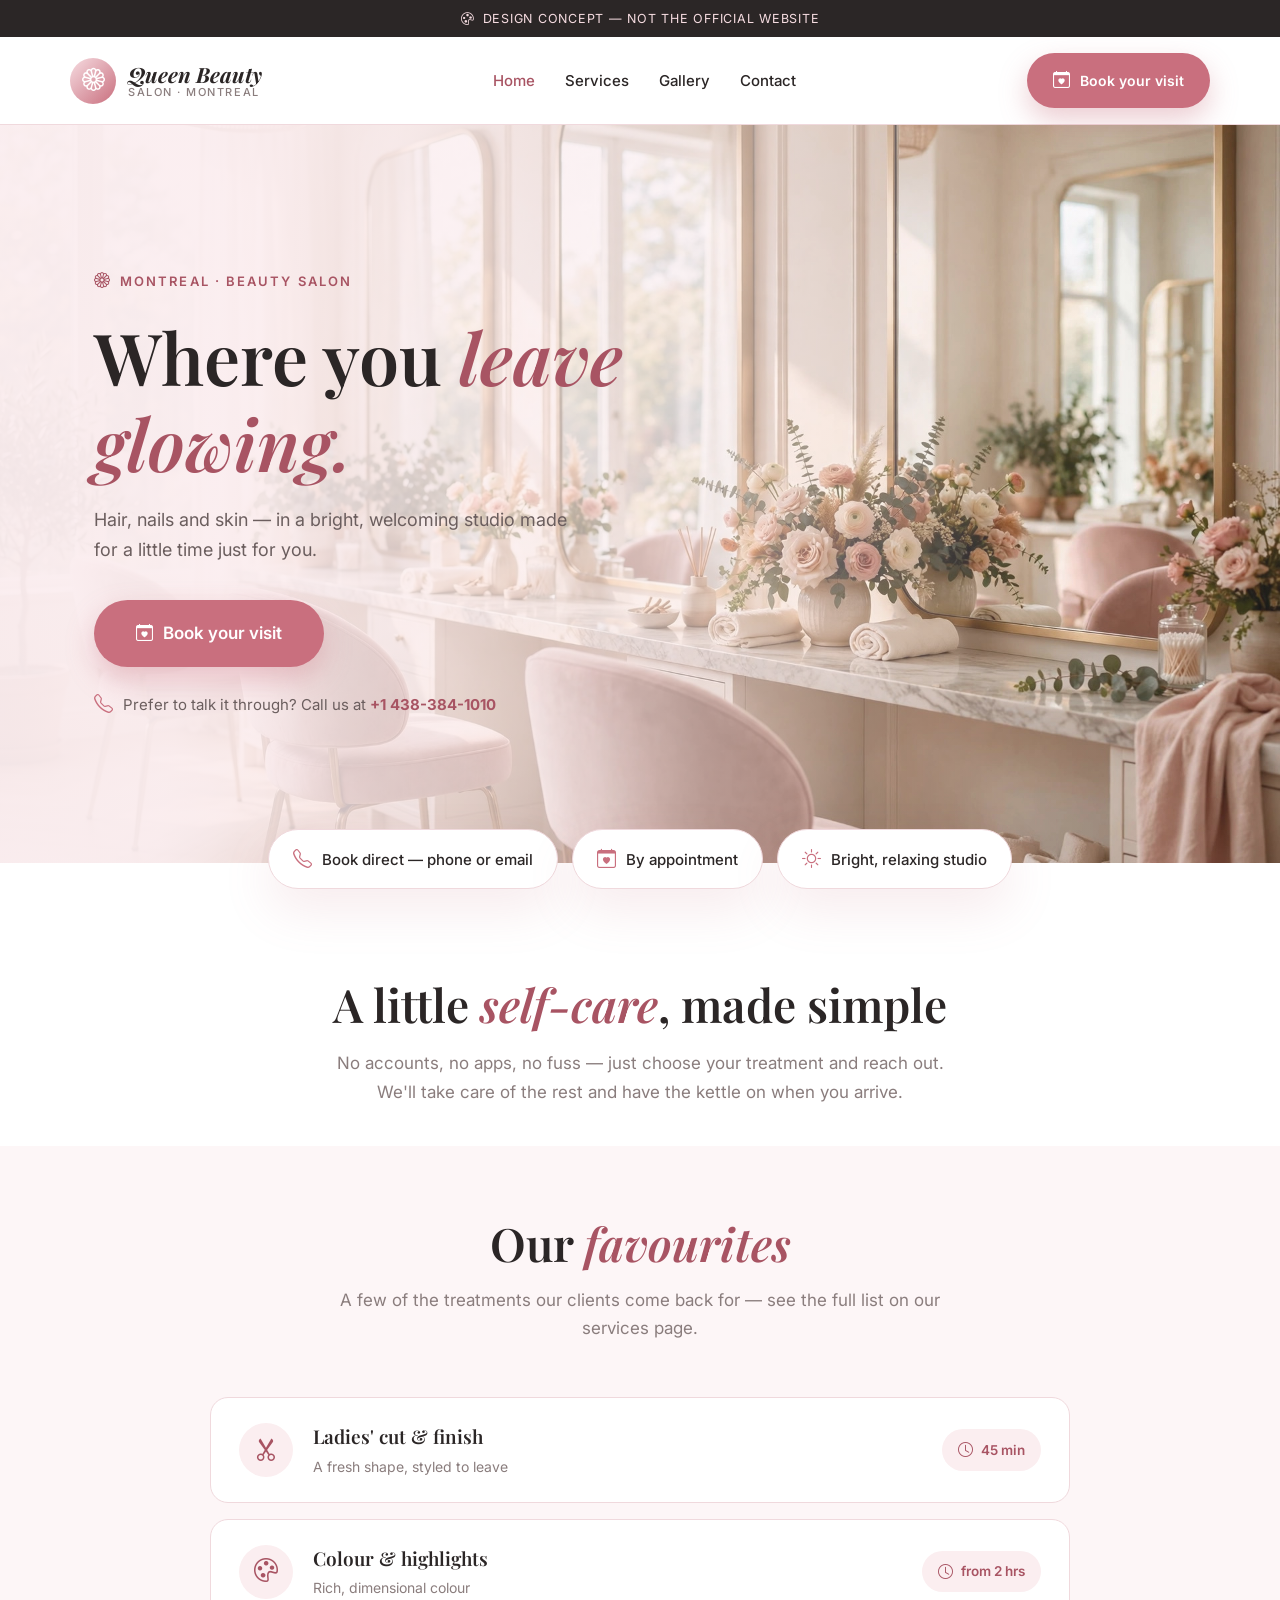
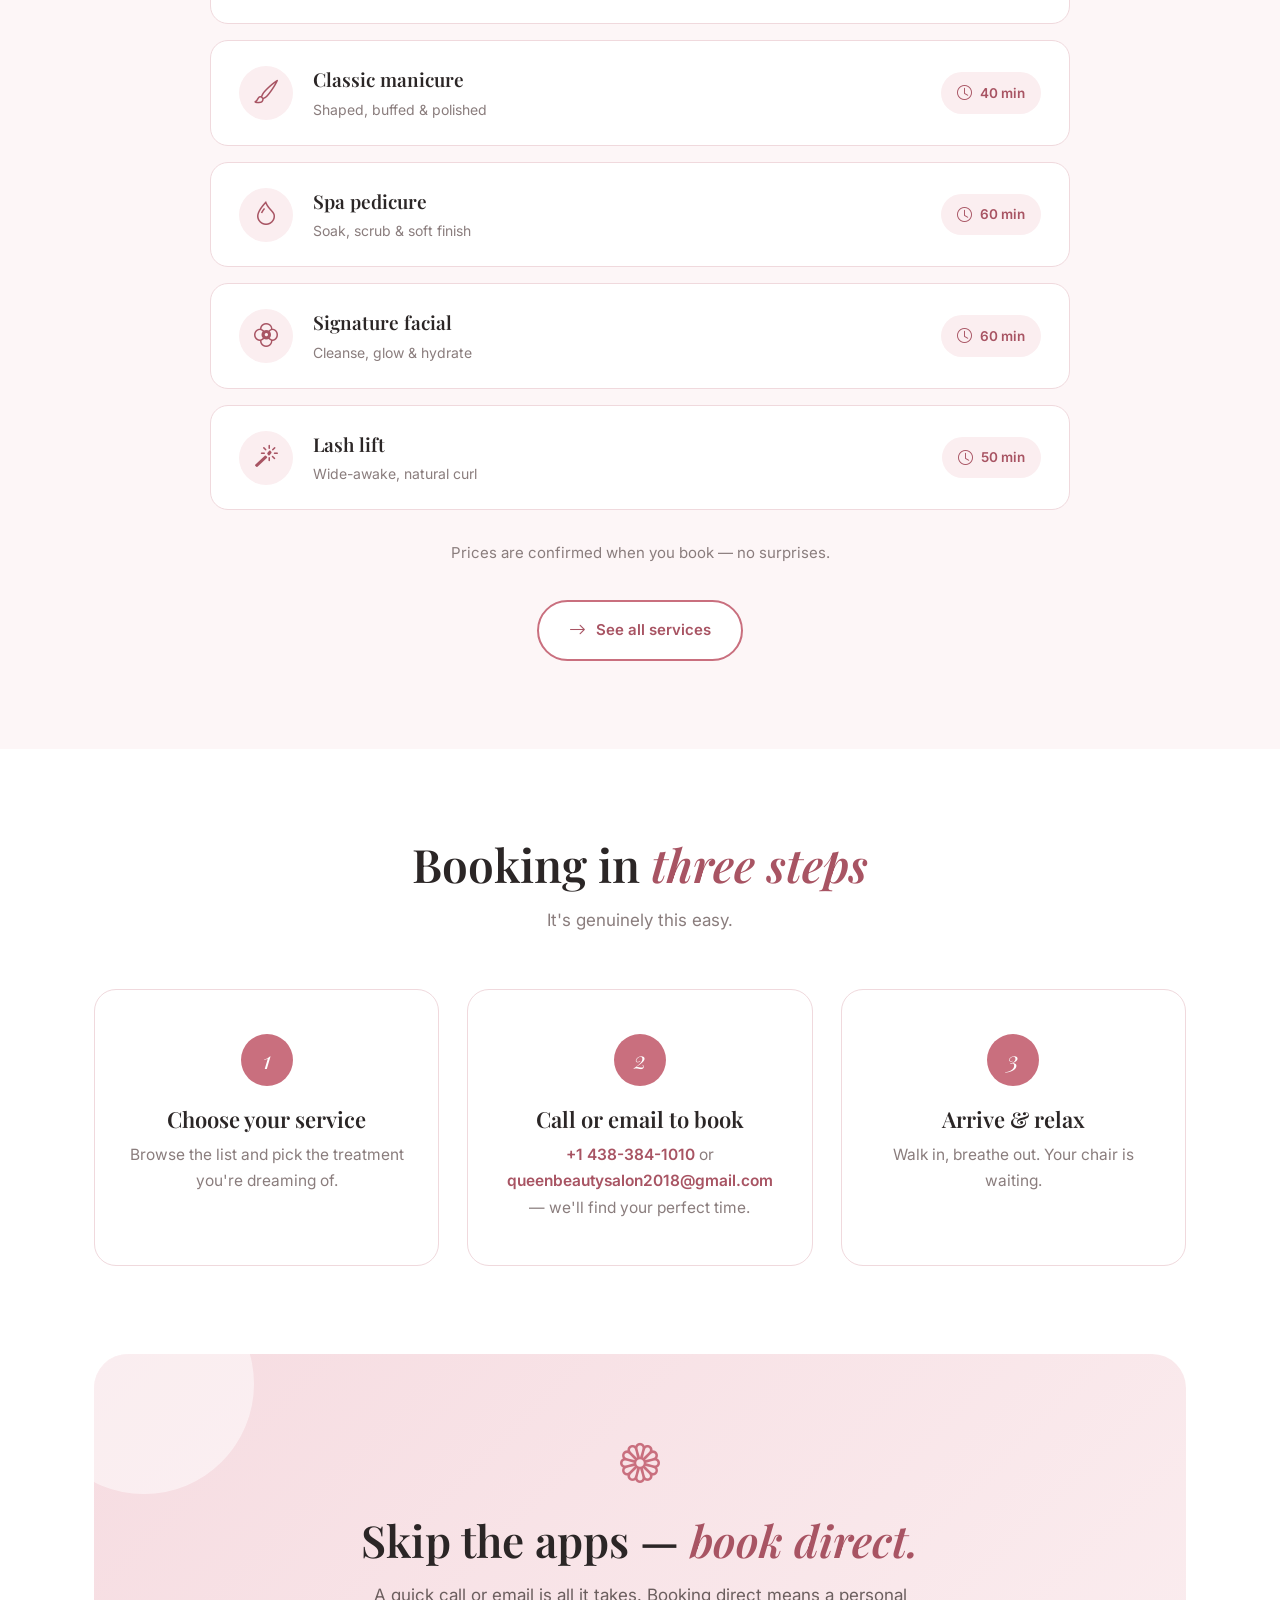
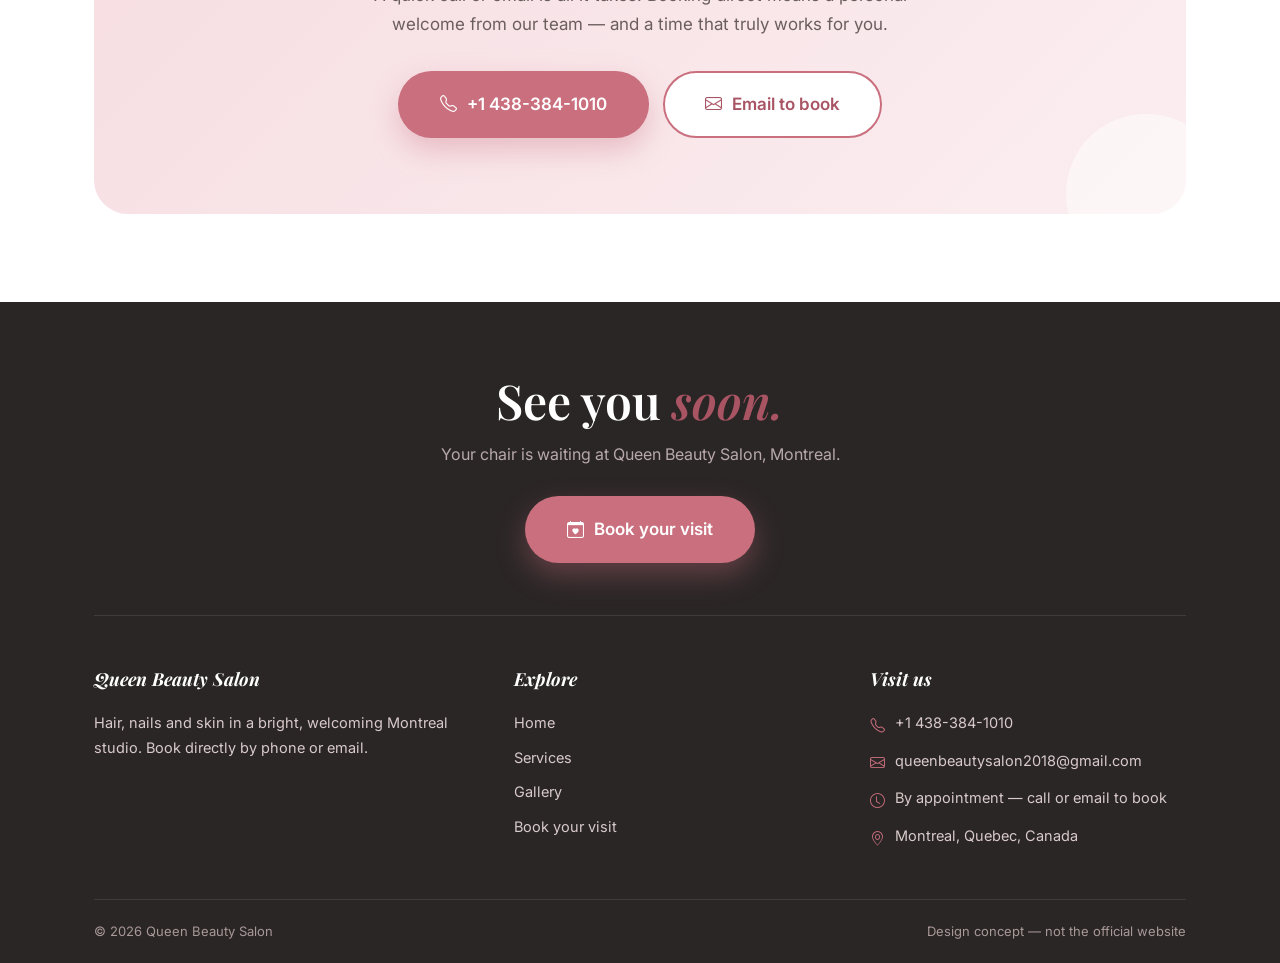
==== index.html @ 5e425636 "Demo website concept for Queen Beauty Salon (Montreal, Canada)" ====
<!DOCTYPE html>
<html lang="en">
<head>
<meta charset="UTF-8">
<meta name="viewport" content="width=device-width, initial-scale=1.0">
<title>Queen Beauty Salon — Hair, Nails &amp; Skin in Montreal</title>
<meta name="description" content="Queen Beauty Salon in Montreal — hair, nails and facials in a bright, welcoming studio. Book your visit directly by phone or email.">
<link href="https://cdn.jsdelivr.net/npm/bootstrap-icons@1.11.3/font/bootstrap-icons.min.css" rel="stylesheet">
<link rel="preconnect" href="https://fonts.googleapis.com">
<link rel="preconnect" href="https://fonts.gstatic.com" crossorigin>
<link href="https://fonts.googleapis.com/css2?family=Playfair+Display:ital,wght@0,500;0,600;0,700;1,500;1,600;1,700&family=Inter:wght@400;500;600;700&display=swap" rel="stylesheet">
<link rel="stylesheet" href="styles.css">
</head>
<body>

<div class="ribbon"><i class="bi bi-palette"></i>Design concept — not the official website</div>

<header class="site-header">
  <div class="wrap nav">
    <a class="brand" href="index.html">
      <span class="brand-mark"><i class="bi bi-flower1"></i></span>
      <span class="brand-name">Queen Beauty<small>Salon · Montreal</small></span>
    </a>
    <input type="checkbox" id="nav-toggle" class="nav-toggle">
    <label for="nav-toggle" class="hamburger" aria-label="Menu"><i class="bi bi-list"></i></label>
    <ul class="nav-links">
      <li><a href="index.html" class="active">Home</a></li>
      <li><a href="services.html">Services</a></li>
      <li><a href="gallery.html">Gallery</a></li>
      <li><a href="contact.html">Contact</a></li>
    </ul>
    <div class="nav-cta">
      <a class="btn btn-rose" style="padding:11px 24px;font-size:14px" href="contact.html"><i class="bi bi-calendar-heart"></i>Book your visit</a>
    </div>
  </div>
</header>

<section class="hero">
  <div class="hero-inner">
    <div class="hero-copy">
      <span class="eyebrow"><i class="bi bi-flower1"></i>Montreal · Beauty salon</span>
      <h1>Where you <em>leave glowing.</em></h1>
      <p class="lead">Hair, nails and skin — in a bright, welcoming studio made for a little time just for you.</p>
      <a class="btn btn-rose btn-lg" href="contact.html"><i class="bi bi-calendar-heart"></i>Book your visit</a>
      <div class="hero-note">
        <i class="bi bi-telephone"></i>
        <span>Prefer to talk it through? Call us at <strong><a href="tel:+14383841010">+1 438-384-1010</a></strong></span>
      </div>
    </div>
  </div>
</section>

<div class="wrap">
  <div class="chips-row">
    <span class="chip"><i class="bi bi-telephone"></i>Book direct — phone or email</span>
    <span class="chip"><i class="bi bi-calendar-heart"></i>By appointment</span>
    <span class="chip"><i class="bi bi-sun"></i>Bright, relaxing studio</span>
  </div>
</div>

<section class="intro">
  <div class="wrap">
    <h2>A little <em>self-care</em>, made simple</h2>
    <p>No accounts, no apps, no fuss — just choose your treatment and reach out. We'll take care of the rest and have the kettle on when you arrive.</p>
  </div>
</section>

<section class="services" style="padding-top:70px">
  <div class="wrap">
    <div class="section-head">
      <h2>Our <em>favourites</em></h2>
      <p>A few of the treatments our clients come back for — see the full list on our services page.</p>
    </div>
    <div class="service-list">
      <div class="service-row">
        <span class="si"><i class="bi bi-scissors"></i></span>
        <div class="st"><strong>Ladies' cut &amp; finish</strong><span>A fresh shape, styled to leave</span></div>
        <span class="dur"><i class="bi bi-clock"></i>45 min</span>
      </div>
      <div class="service-row">
        <span class="si"><i class="bi bi-palette"></i></span>
        <div class="st"><strong>Colour &amp; highlights</strong><span>Rich, dimensional colour</span></div>
        <span class="dur"><i class="bi bi-clock"></i>from 2 hrs</span>
      </div>
      <div class="service-row">
        <span class="si"><i class="bi bi-brush"></i></span>
        <div class="st"><strong>Classic manicure</strong><span>Shaped, buffed &amp; polished</span></div>
        <span class="dur"><i class="bi bi-clock"></i>40 min</span>
      </div>
      <div class="service-row">
        <span class="si"><i class="bi bi-droplet"></i></span>
        <div class="st"><strong>Spa pedicure</strong><span>Soak, scrub &amp; soft finish</span></div>
        <span class="dur"><i class="bi bi-clock"></i>60 min</span>
      </div>
      <div class="service-row">
        <span class="si"><i class="bi bi-flower2"></i></span>
        <div class="st"><strong>Signature facial</strong><span>Cleanse, glow &amp; hydrate</span></div>
        <span class="dur"><i class="bi bi-clock"></i>60 min</span>
      </div>
      <div class="service-row">
        <span class="si"><i class="bi bi-magic"></i></span>
        <div class="st"><strong>Lash lift</strong><span>Wide-awake, natural curl</span></div>
        <span class="dur"><i class="bi bi-clock"></i>50 min</span>
      </div>
    </div>
    <p class="services-note">Prices are confirmed when you book — no surprises.</p>
    <div class="services-more">
      <a class="btn btn-outline" href="services.html"><i class="bi bi-arrow-right"></i>See all services</a>
    </div>
  </div>
</section>

<section>
  <div class="wrap">
    <div class="section-head">
      <h2>Booking in <em>three steps</em></h2>
      <p>It's genuinely this easy.</p>
    </div>
    <div class="steps-grid">
      <div class="step">
        <div class="step-num">1</div>
        <h3>Choose your service</h3>
        <p>Browse the list and pick the treatment you're dreaming of.</p>
      </div>
      <div class="step">
        <div class="step-num">2</div>
        <h3>Call or email to book</h3>
        <p><a href="tel:+14383841010">+1 438-384-1010</a> or <a href="mailto:queenbeautysalon2018@gmail.com">queenbeautysalon2018@gmail.com</a> — we'll find your perfect time.</p>
      </div>
      <div class="step">
        <div class="step-num">3</div>
        <h3>Arrive &amp; relax</h3>
        <p>Walk in, breathe out. Your chair is waiting.</p>
      </div>
    </div>
  </div>
</section>

<section style="padding-top:0">
  <div class="wrap">
    <div class="direct">
      <div class="flower"><i class="bi bi-flower1"></i></div>
      <h2>Skip the apps — <em>book direct.</em></h2>
      <p>A quick call or email is all it takes. Booking direct means a personal welcome from our team — and a time that truly works for you.</p>
      <div class="row">
        <a class="btn btn-rose btn-lg" href="tel:+14383841010"><i class="bi bi-telephone"></i>+1 438-384-1010</a>
        <a class="btn btn-outline btn-lg" href="mailto:queenbeautysalon2018@gmail.com"><i class="bi bi-envelope"></i>Email to book</a>
      </div>
    </div>
  </div>
</section>

<footer>
  <div class="wrap">
    <div class="footer-big">
      <h2>See you <em>soon.</em></h2>
      <p>Your chair is waiting at Queen Beauty Salon, Montreal.</p>
      <a class="btn btn-rose btn-lg" href="contact.html"><i class="bi bi-calendar-heart"></i>Book your visit</a>
    </div>
    <div class="footer-grid">
      <div>
        <h4>Queen Beauty Salon</h4>
        <p style="font-size:14.5px">Hair, nails and skin in a bright, welcoming Montreal studio. Book directly by phone or email.</p>
      </div>
      <div>
        <h4>Explore</h4>
        <ul>
          <li><a href="index.html">Home</a></li>
          <li><a href="services.html">Services</a></li>
          <li><a href="gallery.html">Gallery</a></li>
          <li><a href="contact.html">Book your visit</a></li>
        </ul>
      </div>
      <div>
        <h4>Visit us</h4>
        <ul>
          <li><i class="bi bi-telephone"></i><span>+1 438-384-1010</span></li>
          <li><i class="bi bi-envelope"></i><span>queenbeautysalon2018@gmail.com</span></li>
          <li><i class="bi bi-clock"></i><span>By appointment — call or email to book</span></li>
          <li><i class="bi bi-geo-alt"></i><span>Montreal, Quebec, Canada</span></li>
        </ul>
      </div>
    </div>
    <div class="footer-bottom">
      <span>© 2026 Queen Beauty Salon</span>
      <span>Design concept — not the official website</span>
    </div>
  </div>
</footer>

</body>
</html>
---- styles.css ----
/* Queen Beauty Salon — design concept */
:root{
  --blush:#fbeef0;
  --blush-deep:#f6dce1;
  --rose:#c96f7e;
  --rose-dark:#a85463;
  --rose-soft:#fdf6f7;
  --char:#2b2626;
  --muted:#8a7d7d;
  --white:#ffffff;
  --line:#f0d9dd;
  --radius:22px;
  --shadow:0 20px 50px rgba(201,111,126,.14);
}
*{margin:0;padding:0;box-sizing:border-box}
html{scroll-behavior:smooth}
body{font-family:'Inter',system-ui,-apple-system,sans-serif;color:var(--char);background:var(--white);line-height:1.7;font-size:16px}
h1,h2,h3{font-family:'Playfair Display',Georgia,serif;line-height:1.2;font-weight:600}
h1 em,h2 em{font-style:italic;color:var(--rose-dark)}
img{max-width:100%;display:block}
a{color:var(--rose-dark);text-decoration:none}
.wrap{max-width:1140px;margin:0 auto;padding:0 24px}
section{padding:88px 0}
.serif-italic{font-family:'Playfair Display',Georgia,serif;font-style:italic}

/* concept ribbon */
.ribbon{background:var(--char);color:#f6dce1;text-align:center;font-size:12.5px;letter-spacing:.06em;padding:8px 16px;text-transform:uppercase}
.ribbon i{margin-right:8px}

/* header */
.site-header{background:rgba(255,255,255,.96);backdrop-filter:blur(8px);border-bottom:1px solid var(--line);position:sticky;top:0;z-index:50}
.nav{display:flex;align-items:center;justify-content:space-between;gap:16px;padding:16px 0}
.brand{display:flex;align-items:center;gap:12px;color:var(--char)}
.brand-mark{width:46px;height:46px;border-radius:50%;background:linear-gradient(135deg,var(--blush-deep),var(--rose));display:flex;align-items:center;justify-content:center;color:#fff;font-size:23px}
.brand-name{font-family:'Playfair Display',serif;font-style:italic;font-weight:700;font-size:21px;line-height:1.1}
.brand-name small{display:block;font-family:'Inter';font-style:normal;font-weight:500;font-size:11px;color:var(--muted);letter-spacing:.14em;text-transform:uppercase}
.nav-links{display:flex;align-items:center;gap:30px;list-style:none}
.nav-links a{color:var(--char);font-weight:500;font-size:15px;position:relative}
.nav-links a:hover,.nav-links a.active{color:var(--rose-dark)}
.btn{display:inline-flex;align-items:center;gap:10px;font-weight:600;font-size:15px;padding:14px 30px;border-radius:999px;border:2px solid transparent;cursor:pointer;transition:.2s}
.btn i{font-size:17px}
.btn-rose{background:var(--rose);color:#fff;box-shadow:0 12px 28px rgba(201,111,126,.35)}
.btn-rose:hover{background:var(--rose-dark)}
.btn-outline{border-color:var(--rose);color:var(--rose-dark);background:#fff}
.btn-outline:hover{background:var(--blush)}
.btn-char{background:var(--char);color:#fff}
.btn-char:hover{background:#000}
.btn-lg{padding:17px 40px;font-size:17px}
.nav-toggle{display:none}
.hamburger{display:none;font-size:28px;color:var(--rose-dark);cursor:pointer}

/* hero — full-bleed airy */
.hero{position:relative;min-height:82vh;display:flex;align-items:center;background:url('images/salon-hero.jpg') center/cover no-repeat;padding:110px 0}
.hero::before{content:"";position:absolute;inset:0;background:linear-gradient(100deg,rgba(251,238,240,.96) 20%,rgba(251,238,240,.55) 55%,rgba(251,238,240,.1) 80%)}
.hero-inner{position:relative;max-width:1140px;margin:0 auto;padding:0 24px;width:100%}
.hero-copy{max-width:560px}
.eyebrow{display:inline-flex;align-items:center;gap:8px;font-size:13px;letter-spacing:.16em;text-transform:uppercase;color:var(--rose-dark);font-weight:600;margin-bottom:18px}
.eyebrow i{font-size:16px}
.hero h1{font-size:clamp(44px,5.6vw,72px);margin-bottom:20px}
.hero p.lead{font-size:18px;color:#6b5e5e;max-width:44ch;margin-bottom:34px}
.hero-note{display:flex;align-items:center;gap:10px;margin-top:22px;font-size:15px;color:#6b5e5e}
.hero-note i{color:var(--rose);font-size:19px}

/* welcome chips */
.chips-row{display:flex;flex-wrap:wrap;gap:14px;justify-content:center;margin-top:-34px;position:relative;z-index:2}
.chip{display:inline-flex;align-items:center;gap:10px;background:#fff;border:1px solid var(--line);border-radius:999px;padding:13px 24px;font-weight:500;font-size:15px;box-shadow:var(--shadow)}
.chip i{color:var(--rose);font-size:19px}

/* intro */
.intro{text-align:center;padding-bottom:40px}
.intro h2{font-size:clamp(32px,3.8vw,46px);margin-bottom:16px}
.intro p{color:var(--muted);font-size:17px;max-width:620px;margin:0 auto}

/* services list */
.services{background:var(--rose-soft)}
.section-head{text-align:center;max-width:640px;margin:0 auto 54px}
.section-head h2{font-size:clamp(32px,3.8vw,46px);margin-bottom:14px}
.section-head p{color:var(--muted);font-size:17px}
.service-list{max-width:860px;margin:0 auto;display:grid;gap:16px}
.service-row{display:flex;align-items:center;gap:20px;background:#fff;border:1px solid var(--line);border-radius:18px;padding:22px 28px;transition:.2s}
.service-row:hover{box-shadow:var(--shadow);transform:translateY(-3px)}
.service-row .si{width:54px;height:54px;flex-shrink:0;border-radius:50%;background:var(--blush);color:var(--rose-dark);display:flex;align-items:center;justify-content:center;font-size:24px}
.service-row .st{flex:1}
.service-row .st strong{display:block;font-family:'Playfair Display',serif;font-size:19px;font-weight:600}
.service-row .st span{font-size:14px;color:var(--muted)}
.service-row .dur{display:inline-flex;align-items:center;gap:8px;background:var(--blush);color:var(--rose-dark);font-weight:600;font-size:13.5px;padding:8px 16px;border-radius:999px;white-space:nowrap}
.service-row .dur i{font-size:15px}
.services-note{text-align:center;margin-top:30px;color:var(--muted);font-size:15px}
.services-more{text-align:center;margin-top:34px}

/* steps */
.steps-grid{display:grid;grid-template-columns:repeat(3,1fr);gap:28px}
.step{text-align:center;background:#fff;border:1px solid var(--line);border-radius:var(--radius);padding:44px 30px;position:relative}
.step-num{width:52px;height:52px;border-radius:50%;background:var(--rose);color:#fff;font-family:'Playfair Display',serif;font-style:italic;font-size:24px;display:flex;align-items:center;justify-content:center;margin:0 auto 20px}
.step h3{font-size:22px;margin-bottom:10px}
.step p{color:var(--muted);font-size:15.5px}
.step p a{font-weight:600}

/* direct booking band */
.direct{background:linear-gradient(135deg,var(--blush-deep),var(--blush));text-align:center;border-radius:34px;padding:76px 32px;position:relative;overflow:hidden}
.direct::before,.direct::after{content:"";position:absolute;border-radius:50%;background:rgba(255,255,255,.5)}
.direct::before{width:220px;height:220px;top:-80px;left:-60px}
.direct::after{width:160px;height:160px;bottom:-60px;right:-40px}
.direct>*{position:relative}
.direct .flower{font-size:40px;color:var(--rose);margin-bottom:16px}
.direct h2{font-size:clamp(30px,3.6vw,44px);margin-bottom:14px}
.direct p{color:#6b5e5e;font-size:17px;max-width:560px;margin:0 auto 32px}
.direct .row{display:flex;flex-wrap:wrap;gap:14px;justify-content:center}

/* page banner */
.page-banner{background:var(--blush);padding:70px 0 60px;text-align:center}
.page-banner h1{font-size:clamp(36px,4.4vw,54px);margin-bottom:12px}
.page-banner p{color:#6b5e5e;font-size:17px;max-width:600px;margin:0 auto}

/* gallery */
.gallery-grid{display:grid;grid-template-columns:repeat(2,1fr);gap:28px}
.g-item{border-radius:var(--radius);overflow:hidden;box-shadow:var(--shadow);background:#fff}
.g-item img{height:340px;width:100%;object-fit:cover;transition:.3s}
.g-item:hover img{transform:scale(1.03)}
.g-item figcaption{padding:20px 26px;font-family:'Playfair Display',serif;font-style:italic;font-size:19px;color:var(--rose-dark);display:flex;align-items:center;gap:12px}
.g-item figcaption i{color:var(--rose)}

/* contact */
.contact-hero{text-align:center;max-width:680px;margin:0 auto 52px}
.contact-hero h2{font-size:clamp(30px,3.6vw,42px);margin-bottom:14px}
.contact-hero p{color:var(--muted);font-size:17px}
.book-panel{display:grid;grid-template-columns:1fr 1fr;gap:24px;max-width:860px;margin:0 auto 52px}
.book-card{border:1px solid var(--line);border-radius:var(--radius);padding:40px 34px;text-align:center;background:#fff;transition:.2s}
.book-card:hover{box-shadow:var(--shadow);transform:translateY(-4px)}
.book-card .bi{width:64px;height:64px;border-radius:50%;background:var(--blush);color:var(--rose-dark);display:flex;align-items:center;justify-content:center;font-size:28px;margin:0 auto 18px}
.book-card h3{font-size:22px;margin-bottom:8px}
.book-card p{color:var(--muted);font-size:15px;margin-bottom:20px}
.book-card .big-link{font-size:19px;font-weight:700;color:var(--rose-dark)}
.form-wrap{max-width:720px;margin:0 auto;background:var(--rose-soft);border:1px solid var(--line);border-radius:24px;padding:44px}
.form-wrap h3{font-size:24px;margin-bottom:8px;text-align:center}
.form-wrap>p{text-align:center;color:var(--muted);font-size:15px;margin-bottom:28px}
.field{margin-bottom:18px}
.field label{display:block;font-weight:600;font-size:14px;margin-bottom:7px}
.field input,.field select,.field textarea{width:100%;border:1px solid var(--line);border-radius:14px;padding:13px 16px;font:inherit;font-size:15px;background:#fff}
.field input:focus,.field select:focus,.field textarea:focus{outline:2px solid var(--rose);border-color:var(--rose)}
.field textarea{resize:vertical;min-height:120px}
.form-note{text-align:center;font-size:13px;color:var(--muted);margin-top:14px}

/* footer */
footer{background:var(--char);color:#d8caca;padding:70px 0 0}
.footer-big{text-align:center;padding-bottom:52px}
.footer-big h2{font-size:clamp(32px,4vw,48px);color:#fff;margin-bottom:12px}
.footer-big p{color:#b7a9a9;font-size:16px;max-width:520px;margin:0 auto 28px}
.footer-grid{display:grid;grid-template-columns:1.2fr 1fr 1fr;gap:40px;padding-bottom:48px;border-top:1px solid rgba(255,255,255,.1);padding-top:48px}
.footer-grid h4{color:#fff;font-family:'Playfair Display',serif;font-style:italic;font-size:18px;margin-bottom:16px}
.footer-grid ul{list-style:none;display:grid;gap:10px}
.footer-grid ul a,.footer-grid li{color:#d8caca;font-size:14.5px}
.footer-grid ul a:hover{color:#fff}
.footer-grid li{display:flex;gap:10px;align-items:flex-start}
.footer-grid li i{color:var(--rose);margin-top:3px}
.footer-bottom{border-top:1px solid rgba(255,255,255,.1);padding:20px 0;display:flex;flex-wrap:wrap;gap:10px;justify-content:space-between;font-size:13px;color:#a89898}

/* responsive */
@media(max-width:860px){
  section{padding:64px 0}
  .steps-grid{grid-template-columns:1fr}
  .book-panel{grid-template-columns:1fr}
  .gallery-grid{grid-template-columns:1fr}
  .footer-grid{grid-template-columns:1fr}
  .hero{min-height:70vh}
  .hamburger{display:block}
  .nav-links{position:absolute;top:100%;left:0;right:0;background:#fff;flex-direction:column;align-items:flex-start;gap:0;padding:0;max-height:0;overflow:hidden;transition:max-height .3s;border-bottom:1px solid var(--line)}
  .nav-links li{width:100%}
  .nav-links a{display:block;padding:14px 24px;border-top:1px solid var(--line)}
  .nav-toggle:checked~.nav-links{max-height:320px}
  .nav{position:relative}
  .nav-cta{display:none}
  .form-wrap{padding:30px 22px}
}
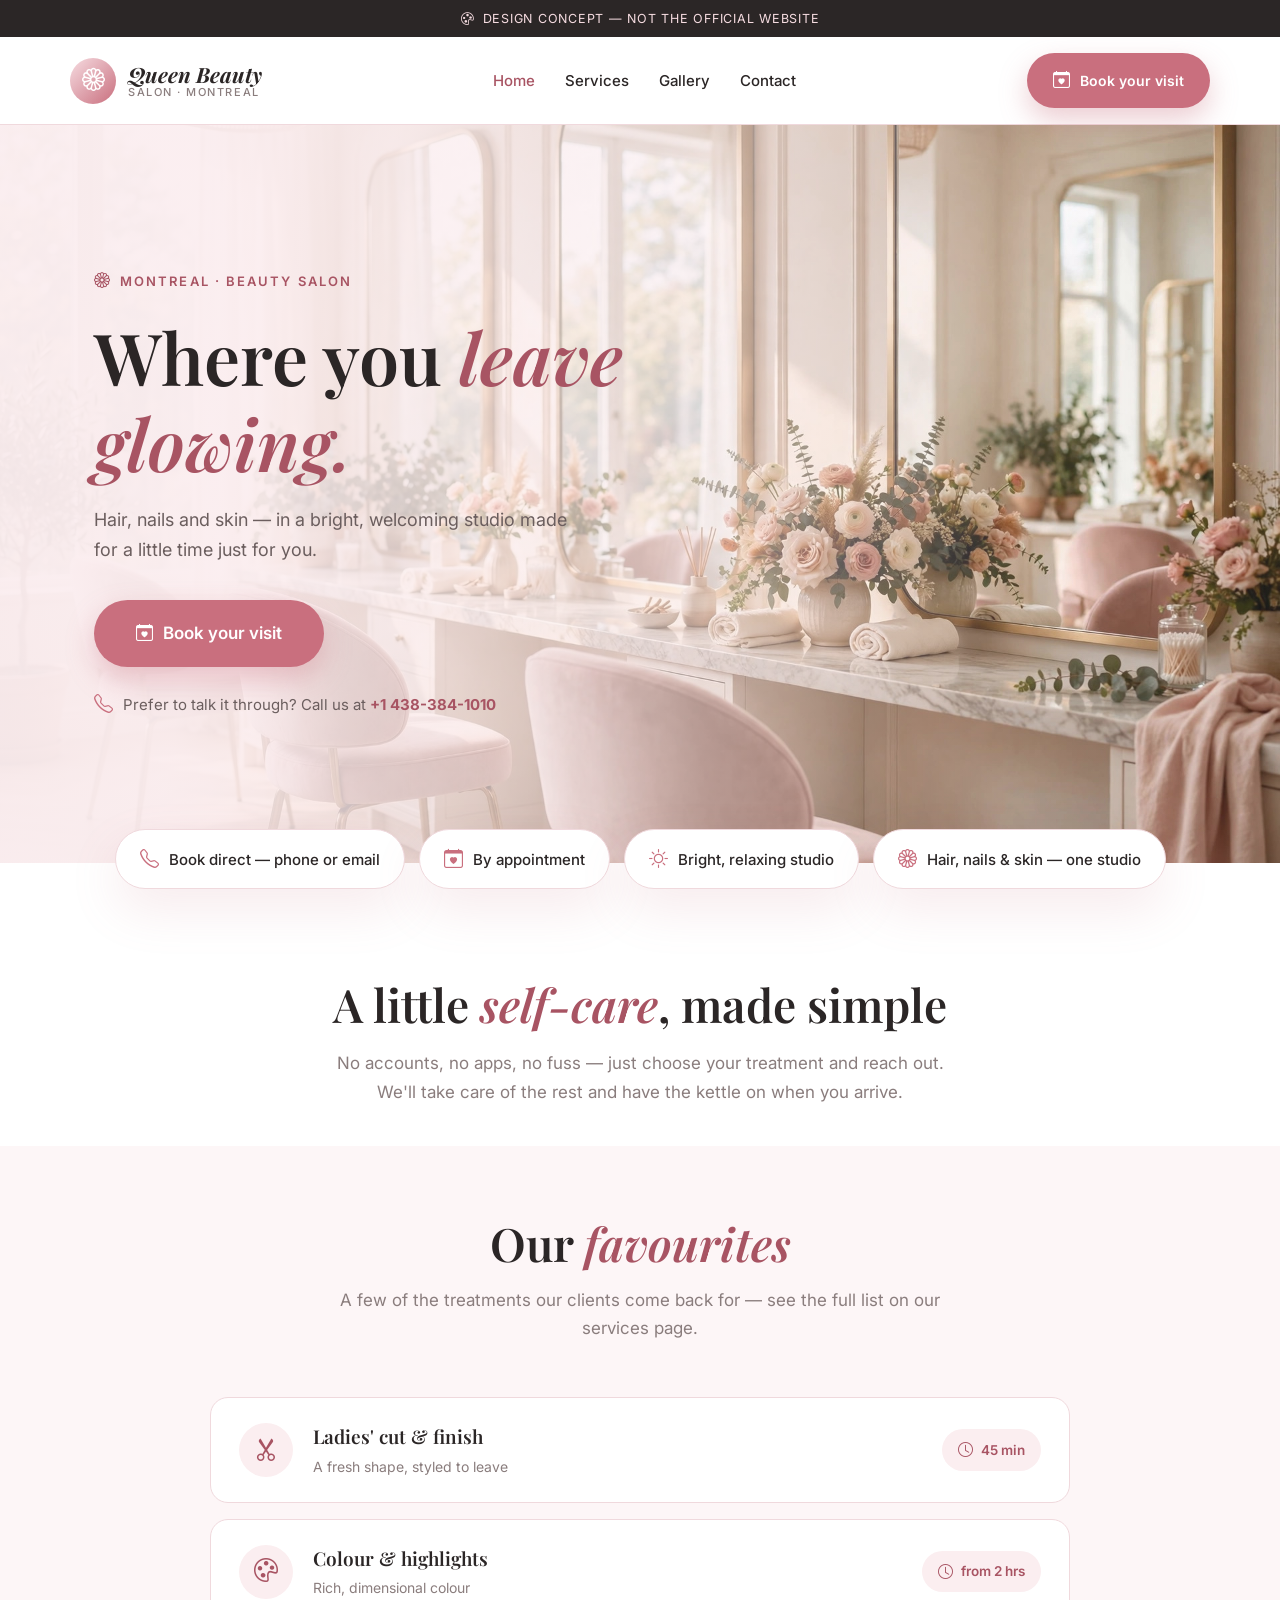
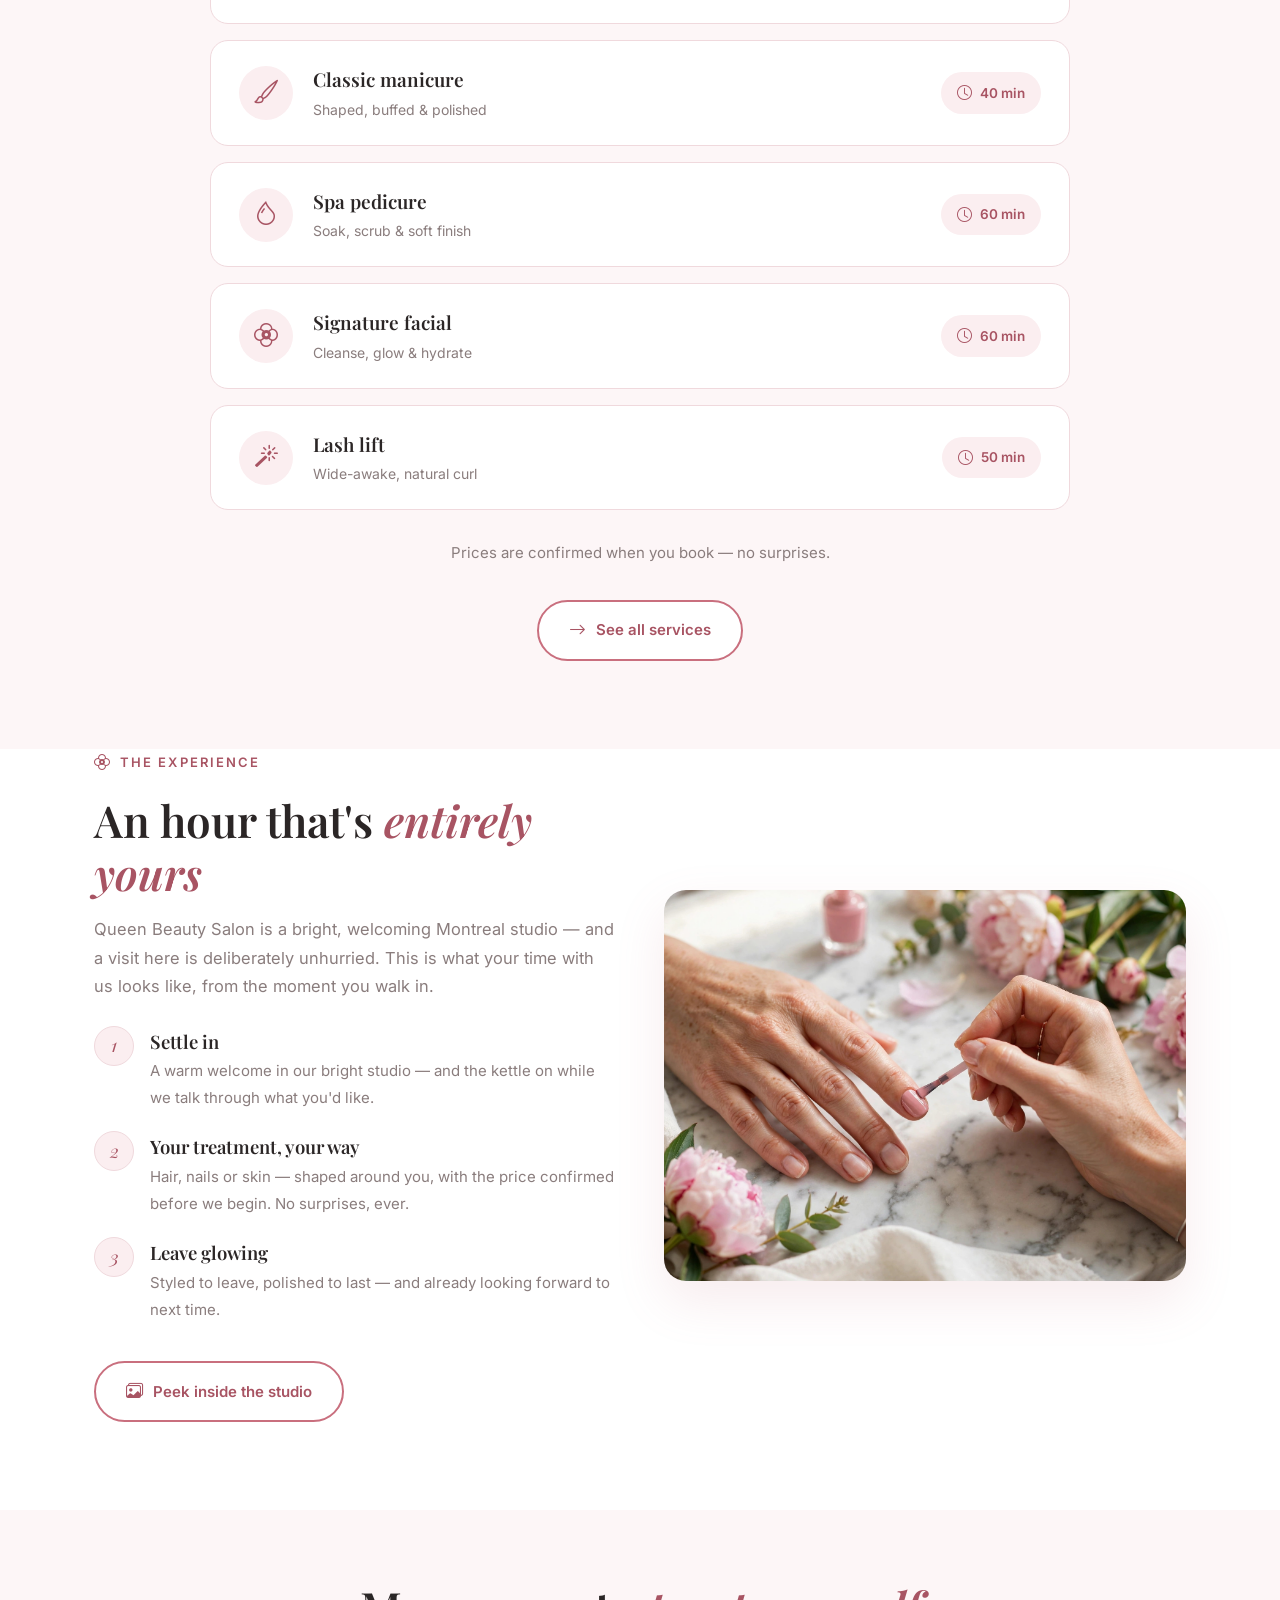
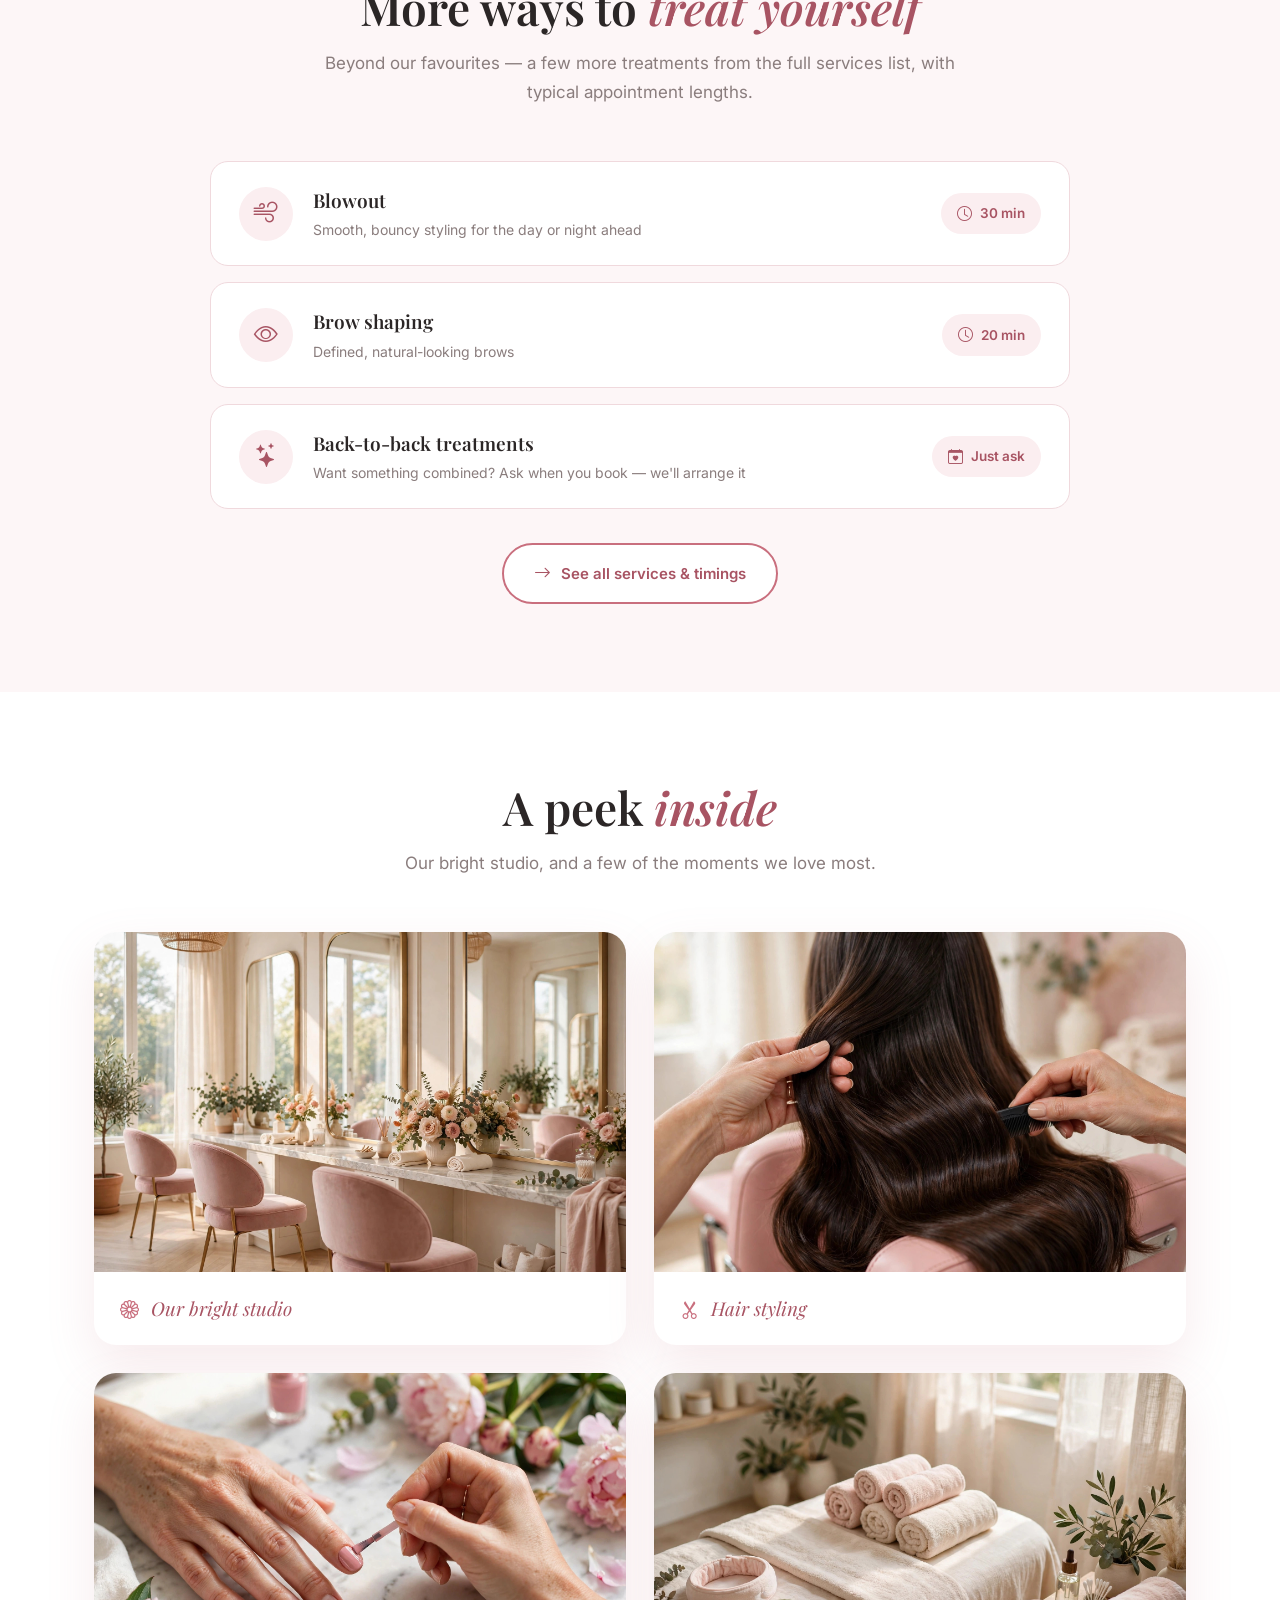
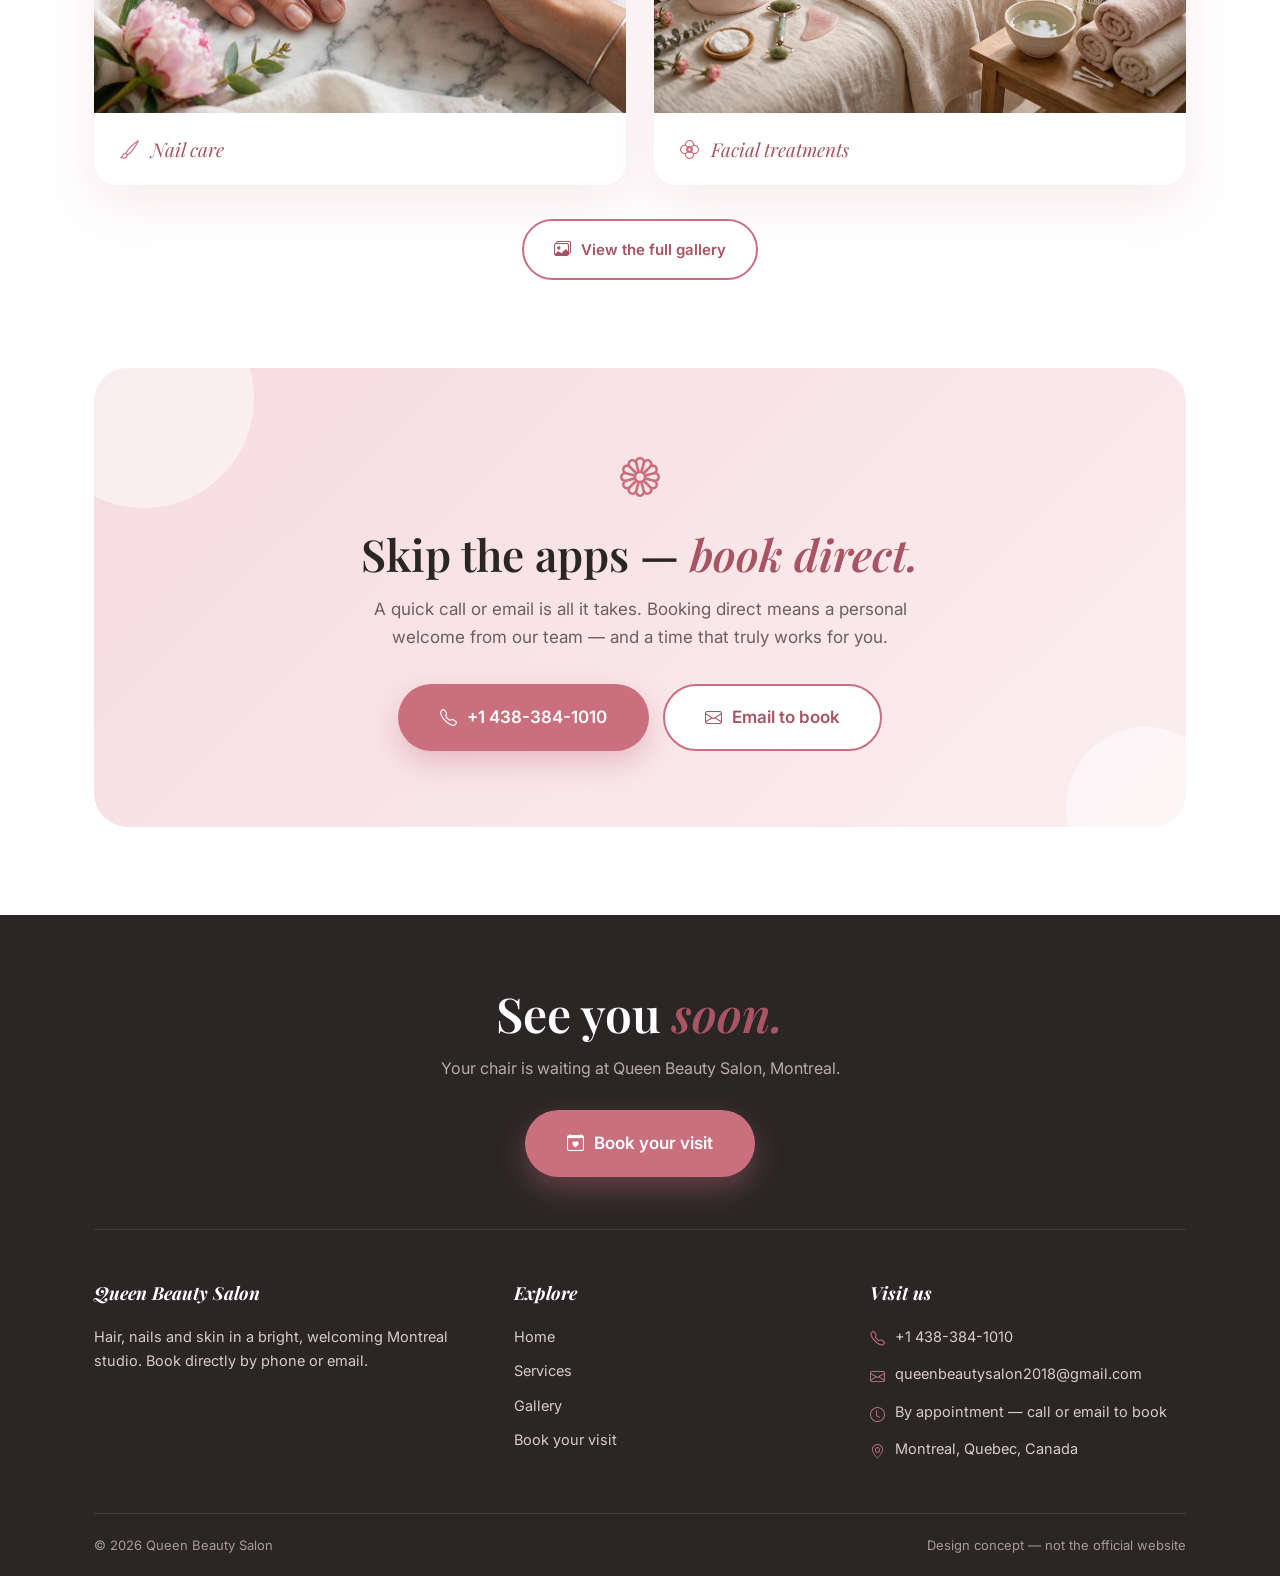
==== commit 5daf3d58: "Demo website concept for Queen Beauty Salon (Montreal, QC)" ====
--- a/index.html
+++ b/index.html
@@ -55,6 +55,7 @@
     <span class="chip"><i class="bi bi-telephone"></i>Book direct — phone or email</span>
     <span class="chip"><i class="bi bi-calendar-heart"></i>By appointment</span>
     <span class="chip"><i class="bi bi-sun"></i>Bright, relaxing studio</span>
+    <span class="chip"><i class="bi bi-flower1"></i>Hair, nails &amp; skin — one studio</span>
   </div>
 </div>
 
@@ -110,31 +111,92 @@
   </div>
 </section>
 
+
+
+
+<section style="padding-top:0">
+  <div class="wrap">
+    <div class="about-grid">
+      <div class="about-copy">
+        <span class="eyebrow"><i class="bi bi-flower2"></i>The experience</span>
+        <h2>An hour that's <em>entirely yours</em></h2>
+        <p>Queen Beauty Salon is a bright, welcoming Montreal studio — and a visit here is deliberately unhurried. This is what your time with us looks like, from the moment you walk in.</p>
+        <ul class="ritual">
+          <li><span class="rnum">1</span><div><strong>Settle in</strong><span>A warm welcome in our bright studio — and the kettle on while we talk through what you'd like.</span></div></li>
+          <li><span class="rnum">2</span><div><strong>Your treatment, your way</strong><span>Hair, nails or skin — shaped around you, with the price confirmed before we begin. No surprises, ever.</span></div></li>
+          <li><span class="rnum">3</span><div><strong>Leave glowing</strong><span>Styled to leave, polished to last — and already looking forward to next time.</span></div></li>
+        </ul>
+        <a class="btn btn-outline" href="gallery.html"><i class="bi bi-images"></i>Peek inside the studio</a>
+      </div>
+      <div class="about-media">
+        <img src="images/salon-nails.jpg" alt="Manicure in progress at Queen Beauty Salon, Montreal">
+      </div>
+    </div>
+  </div>
+</section>
+
+<section class="services" style="padding-top:70px">
+  <div class="wrap">
+    <div class="section-head">
+      <h2>More ways to <em>treat yourself</em></h2>
+      <p>Beyond our favourites — a few more treatments from the full services list, with typical appointment lengths.</p>
+    </div>
+    <div class="service-list">
+      <div class="service-row">
+        <span class="si"><i class="bi bi-wind"></i></span>
+        <div class="st"><strong>Blowout</strong><span>Smooth, bouncy styling for the day or night ahead</span></div>
+        <span class="dur"><i class="bi bi-clock"></i>30 min</span>
+      </div>
+      <div class="service-row">
+        <span class="si"><i class="bi bi-eye"></i></span>
+        <div class="st"><strong>Brow shaping</strong><span>Defined, natural-looking brows</span></div>
+        <span class="dur"><i class="bi bi-clock"></i>20 min</span>
+      </div>
+      <div class="service-row">
+        <span class="si"><i class="bi bi-stars"></i></span>
+        <div class="st"><strong>Back-to-back treatments</strong><span>Want something combined? Ask when you book — we'll arrange it</span></div>
+        <span class="dur"><i class="bi bi-calendar-heart"></i>Just ask</span>
+      </div>
+    </div>
+    <div class="services-more">
+      <a class="btn btn-outline" href="services.html"><i class="bi bi-arrow-right"></i>See all services &amp; timings</a>
+    </div>
+  </div>
+</section>
+
 <section>
   <div class="wrap">
     <div class="section-head">
-      <h2>Booking in <em>three steps</em></h2>
-      <p>It's genuinely this easy.</p>
-    </div>
-    <div class="steps-grid">
-      <div class="step">
-        <div class="step-num">1</div>
-        <h3>Choose your service</h3>
-        <p>Browse the list and pick the treatment you're dreaming of.</p>
-      </div>
-      <div class="step">
-        <div class="step-num">2</div>
-        <h3>Call or email to book</h3>
-        <p><a href="tel:+14383841010">+1 438-384-1010</a> or <a href="mailto:queenbeautysalon2018@gmail.com">queenbeautysalon2018@gmail.com</a> — we'll find your perfect time.</p>
-      </div>
-      <div class="step">
-        <div class="step-num">3</div>
-        <h3>Arrive &amp; relax</h3>
-        <p>Walk in, breathe out. Your chair is waiting.</p>
-      </div>
-    </div>
-  </div>
-</section>
+      <h2>A peek <em>inside</em></h2>
+      <p>Our bright studio, and a few of the moments we love most.</p>
+    </div>
+    <div class="gallery-grid">
+      <figure class="g-item">
+        <img src="images/salon-hero.jpg" alt="Our bright salon studio">
+        <figcaption><i class="bi bi-flower1"></i>Our bright studio</figcaption>
+      </figure>
+      <figure class="g-item">
+        <img src="images/salon-hair.jpg" alt="Hair styling in progress">
+        <figcaption><i class="bi bi-scissors"></i>Hair styling</figcaption>
+      </figure>
+      <figure class="g-item">
+        <img src="images/salon-nails.jpg" alt="Manicure in progress">
+        <figcaption><i class="bi bi-brush"></i>Nail care</figcaption>
+      </figure>
+      <figure class="g-item">
+        <img src="images/salon-facial.jpg" alt="Relaxing facial treatment">
+        <figcaption><i class="bi bi-flower2"></i>Facial treatments</figcaption>
+      </figure>
+    </div>
+    <div class="services-more">
+      <a class="btn btn-outline" href="gallery.html"><i class="bi bi-images"></i>View the full gallery</a>
+    </div>
+  </div>
+</section>
+
+
+
+
 
 <section style="padding-top:0">
   <div class="wrap">
--- a/styles.css
+++ b/styles.css
@@ -172,3 +172,22 @@
   .nav-cta{display:none}
   .form-wrap{padding:30px 22px}
 }
+
+/* homepage enrichment (about / faq) */
+.about-grid{display:grid;grid-template-columns:1fr 1fr;gap:48px;align-items:center}
+.about-media img{width:100%;height:auto;border-radius:var(--radius);box-shadow:var(--shadow);aspect-ratio:4/3;object-fit:cover}
+.about-copy h2{font-size:clamp(30px,3.6vw,44px);margin-bottom:16px}
+.about-copy p{color:var(--muted);font-size:16.5px;margin-bottom:16px}
+.about-copy .btn{margin-top:8px}
+.faq-list{max-width:860px;margin:0 auto;display:grid;gap:14px}
+.faq-item{background:#fff;border:1px solid var(--line);border-radius:18px;padding:20px 26px}
+.faq-item summary{font-family:'Playfair Display',Georgia,serif;font-size:18.5px;font-weight:600;cursor:pointer;color:var(--char)}
+.faq-item p{color:var(--muted);font-size:15.5px;margin-top:10px}
+@media(max-width:860px){.about-grid{grid-template-columns:1fr}}
+
+/* --- Diversification: experience ritual list --- */
+.ritual{list-style:none;display:grid;gap:20px;margin:26px 0 30px}
+.ritual li{display:flex;gap:16px;align-items:flex-start}
+.ritual .rnum{width:40px;height:40px;flex:none;border-radius:50%;background:var(--blush);border:1px solid var(--line);color:var(--rose-dark);font-family:'Playfair Display',Georgia,serif;font-style:italic;font-size:18px;display:flex;align-items:center;justify-content:center}
+.ritual strong{display:block;font-family:'Playfair Display',Georgia,serif;font-size:18.5px;font-weight:600}
+.ritual span{color:var(--muted);font-size:15px}
